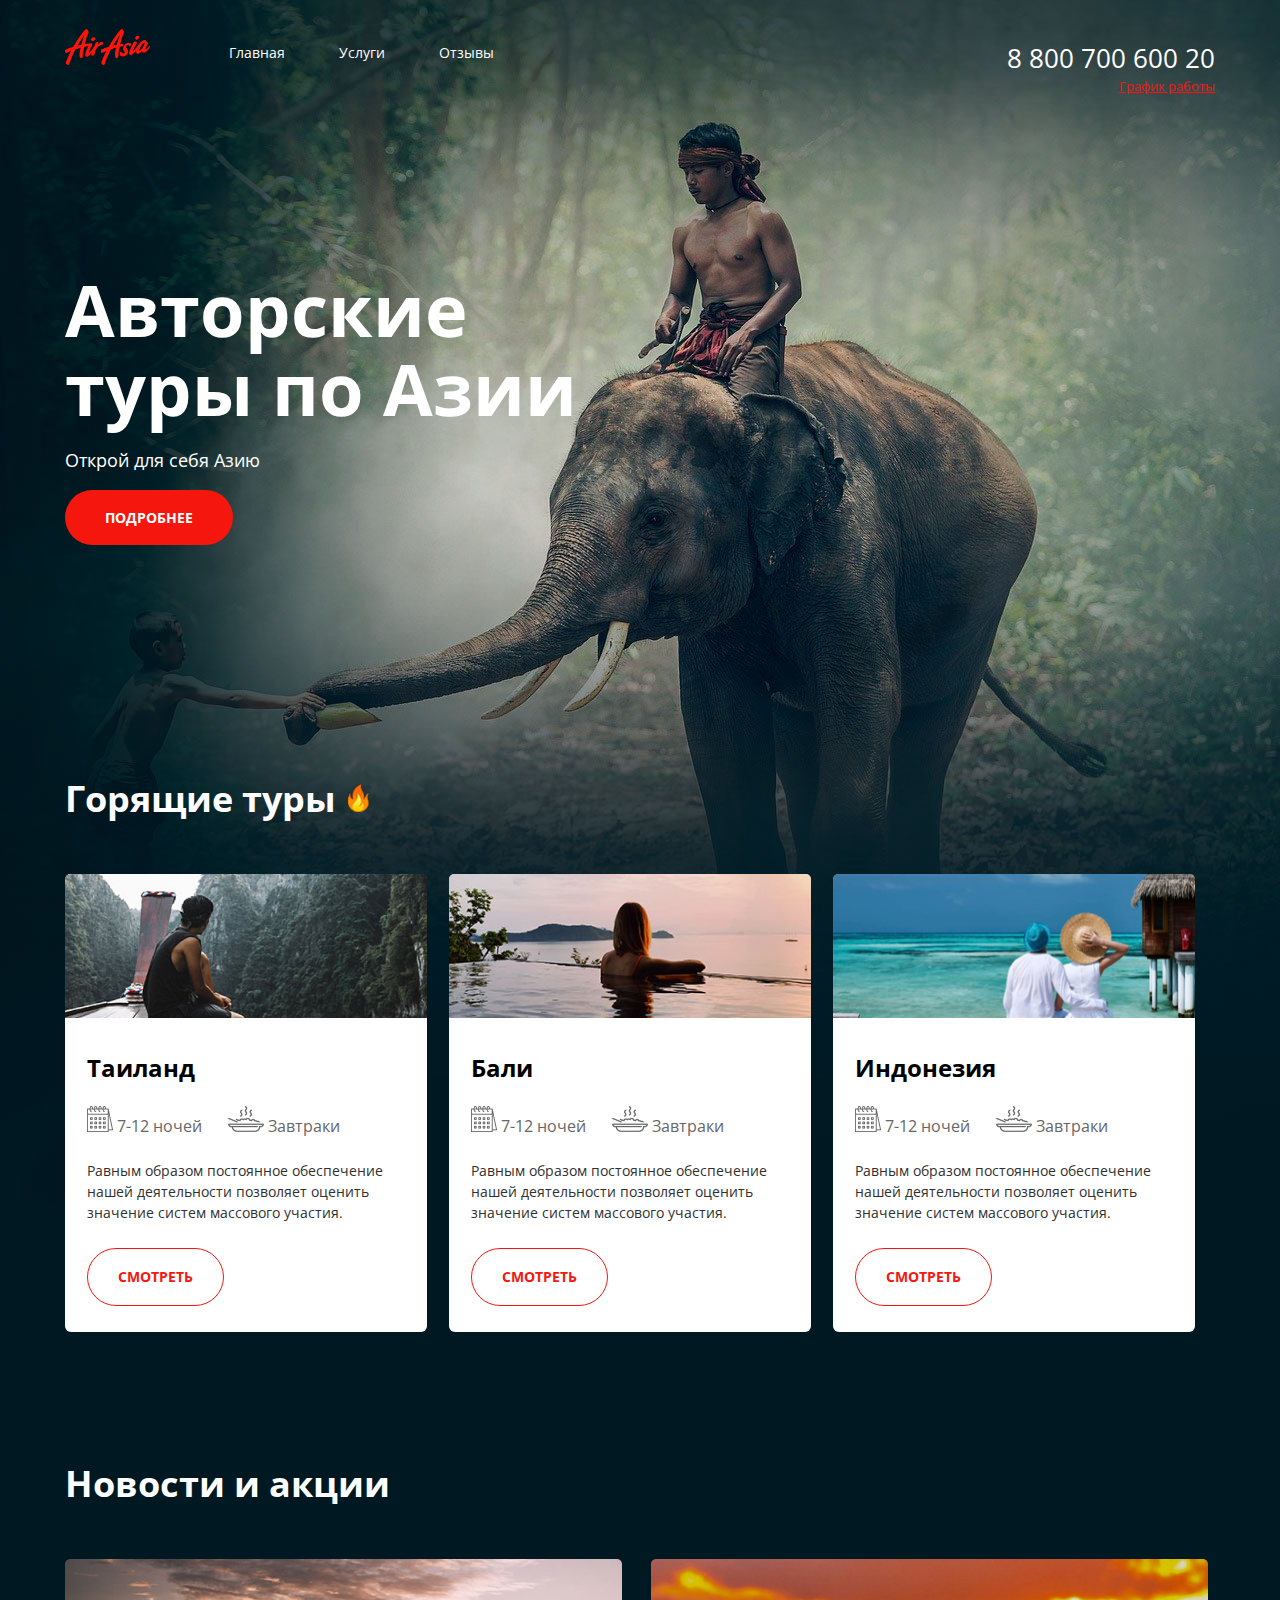
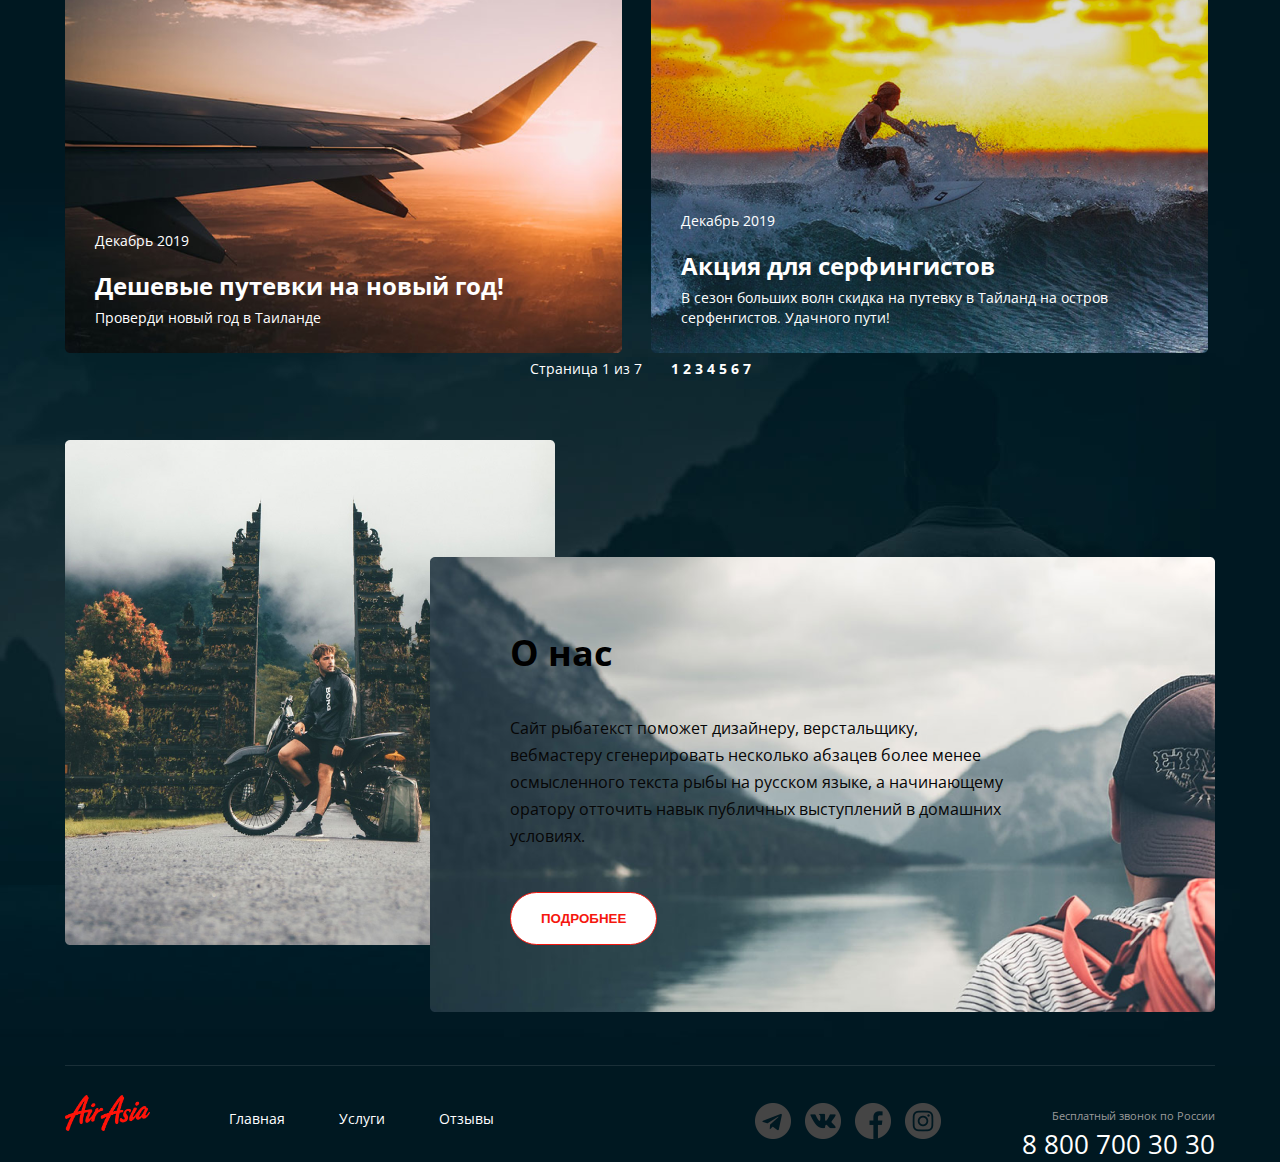
==== tz2/index.html @ d154a21b "Add files via upload" ====
<!DOCTYPE html>
<html lang="en">
<head>
    <meta charset="UTF-8">
    <meta name="viewport" content="width=device-width, initial-scale=1.0">
    <title>Air Asia</title>
    <link rel="preconnect" href="https://fonts.gstatic.com">
    <link href="https://fonts.googleapis.com/css2?family=Open+Sans:wght@400;700&display=swap" rel="stylesheet">
    <link rel="stylesheet" href="main.css">
</head>
<body>
    <div class="wrapper main-page-wrapper">
        <header class="header">
            <div class="container">
                <a href="/" class="logo">
                    <img class="logo__ing" src="./img/logo.png" alt="air asia logo">
                </a>
                <nav class="menu">
                    <ul class="menu__list">
                        <li class="menu__item">
                            <a href="" class="menu__link">Главная</a>
                        </li>
                        <li class="menu__item">
                            <a href="" class="menu__link">Услуги</a>
                        </li>
                        <li class="menu__item">
                            <a href="" class="menu__link">Отзывы</a>
                        </li>
                    </ul>
                </nav>
                <adress class="contacts">
                    <a href="tel:8 800 700 600 20" class="contacts__phone">8 800 700 600 20</a>
                    <div class="contacts__schedule">График работы</div>
                </adress>
            </div>
        </header>
    <section class="intro">
        <div class="container">
            <h1 class="intro__title">Авторские туры по Азии</h1>
            <p class="intro__detail">Открой для себя Азию</p>
            <a href="#" class="btn">Подробнее</a>
        </div>
    </section>
    <section class="offers">
        <div class="container">
            <h2 class="offers__title">Горящие туры</h2>
            <ul class="offers__list">
                <li class="offers__card">
                    <div class="offers__cover">
                    <img src="./img/river.png" alt="" class="offers__img">
                    </div>
                    <div class="offers__content">
                        <h3 class="offers__name">Таиланд</h3>
                        <ul class="offers__details">
                            <li class="offers__detail"> 
                                <img src="./img/calendar.png" alt="" class="offers__detail-icon">
                                <span class="offers__details-text">7-12 ночей</span>
                            </li>
                            <li class="offers__detail"> 
                                <img src="./img/meal.png" alt="" class="offers__detail-icon">
                                <span class="offers__details-text">Завтраки</span>
                            </li>
                        </ul>
                        <p class="offers__text">Равным образом постоянное обеспечение нашей деятельности позволяет оценить значение систем массового участия.</p>
                        <a href="#" class="offers__button">Смотреть</a>
                    </div>
                </li>
                <li class="offers__card">
                    <div class="offers__cover">
                    <img src="./img/pool.png" alt="" class="offers__img">
                    </div>
                    <div class="offers__content">
                        <h3 class="offers__name">Бали</h3>
                        <ul class="offers__details">
                            <li class="offers__detail"> 
                                <img src="./img/calendar.png" alt="" class="offers__detail-icon">
                                <span class="offers__details-text">7-12 ночей</span>
                            </li>
                            <li class="offers__detail"> 
                                <img src="./img/meal.png" alt="" class="offers__detail-icon">
                                <span class="offers__details-text">Завтраки</span>
                            </li>
                        </ul>
                        <p class="offers__text">Равным образом постоянное обеспечение нашей деятельности позволяет оценить значение систем массового участия.</p>
                        <a href="#" class="offers__button">Смотреть</a>
                    </div>
                </li>
                <li class="offers__card">
                    <div class="offers__cover">
                    <img src="./img/ocean.png" alt="" class="offers__img">
                    </div>
                    <div class="offers__content">
                        <h3 class="offers__name">Индонезия</h3>
                        <ul class="offers__details">
                            <li class="offers__detail"> 
                                <img src="./img/calendar.png" alt="" class="offers__detail-icon">
                                <span class="offers__details-text">7-12 ночей</span>
                            </li>
                            <li class="offers__detail"> 
                                <img src="./img/meal.png" alt="" class="offers__detail-icon">
                                <span class="offers__details-text">Завтраки</span>
                            </li>
                        </ul>
                        <p class="offers__text">Равным образом постоянное обеспечение нашей деятельности позволяет оценить значение систем массового участия.</p>
                        <a href="#" class="offers__button">Смотреть</a>
                    </div>
                </li>
            </ul>
        </div>
    </section>
    <section class="news">
        <div class="container">
            <h2 class="news__title">Новости и акции</h2>
            <ul class="news__list">
                <li class="news__item">
                    <img src="./img/plain.png" alt="Дешевые путевки на нг" class="news__image">
                    <div class="news__content">
                        <time class="news__time">Декабрь 2019</time>
                        <h3 class="news__name">Дешевые путевки на новый год!</h3>
                        <p class="news__descriptions">Проверди новый год в Таиланде</p>
                    </div>
                </li>
                <li class="news__item">
                    <img src="./img/Surfer.png" alt="" class="news__image">
                    <div class="news__content">
                        <time class="news__time">Декабрь 2019</time>
                        <h3 class="news__name">Акция для серфингистов</h3>
                        <p class="news__descriptions">В сезон больших волн скидка на путевку в Тайланд на остров серфенгистов. Удачного пути!</p>
                    </div>
                </li>
            </ul>
            <nav class="pager">
                <div class="pager__display">Страница 1 из 7</div>
                <ul class="pager__list">
                    <li class="pager__item">
                        <a href="" class="pager__link pager__item--active">1</a>
                    </li>
                    <li class="pager__item">
                        <a href="" class="pager__link">2</a>
                    </li>
                    <li class="pager__item">
                        <a href="" class="pager__link">3</a>
                    </li>
                    <li class="pager__item">
                        <a href="" class="pager__link">4</a>
                    </li>
                    <li class="pager__item">
                        <a href="" class="pager__link">5</a>
                    </li>
                    <li class="pager__item">
                        <a href="" class="pager__link">6</a>
                    </li>
                    <li class="pager__item">
                        <a href="" class="pager__link">7</a>
                    </li>
                </ul>
            </nav>
        </div>
    </section>
   <section class="section">
       <div class="container">
           <div class="about">
               <img src="" alt="" class="about__cover">
               <div class="about__content">
                   <h2 class="about__title">О нас</h2>
                   <p class="about__text">Сайт рыбатекст поможет дизайнеру, верстальщику, вебмастеру сгенерировать несколько абзацев более менее осмысленного текста рыбы на русском языке, а начинающему оратору отточить навык публичных выступлений в домашних условиях. </p>
                   <button class="about__button command-button">Подробнее</button>
               </div>
           </div>
       </div>
   </section>
   <footer class="footer-container">
    <div class="container footer-container__content">
        <a href="#" class="logo">
            <img class="logo__img" src="./img/logo.png" alt="">
        </a>
        <nav class="menu">
            <ul class="menu__list">
                <li class="menu__item">
                    <a href="" class="menu__link">Главная</a>
                </li>
                <li class="menu__item">
                    <a href="" class="menu__link">Услуги</a>
                </li>
                <li class="menu__item">
                    <a href="" class="menu__link">Отзывы</a>
                </li>
            </ul>
        </nav>
        <ul class="media">
            <li class="media__exact  media__item--icon--telegram">
                <a href="" class="media__link">
                    <img src="" alt="" class="media__icon">
                </a>
            </li>
            <li class="media__exact media__item--icon--vk">
                <a href="" class="media__link">
                    <img src="" alt="" class="media__icon">
                </a>
            </li>
            <li class="media__exact media__item--icon--fb">
                <a href="" class="media__link">
                    <img src="" alt="" class="media__icon">
                </a>
            </li>
            <li class="media__exact media__item--icon--insta">
                <a href="" class="media__link">
                    <img src="" alt="" class="media__icon">
                </a>
            </li>
        </ul>
        <adress class="contacts">
            <div class="contacts__info">Бесплатный звонок по России</div>
            <a href="" class="contacts__phone">8 800 700 30 30</a>
        </adress>
    </div>
   </footer>

    </div>
    
</body>
</html>
---- tz2/main.css ----
* {
    box-sizing:border-box;
}

body {
    font-family: 'Open Sans', Helvetica, sans-serif;
    color: #ffffff;
    font-size: 14px;
    line-height: 1.42;
    background: #001821;
    -webkit-font-smoothing: antialiased;
    -moz-osx-font-smoothing: grayscale;
    margin: 0;
    
}

a {
    color: inherit;
}
ul {
    padding: 0;
    margin: 0;
}

ul li {
    list-style: none;
}

h1, h2, h3, h4, h5, h6 {
    margin: 0;
    font-weight: normal;
}

p {
    margin: 0;
    margin-top: 0;
}

.main-page-wrapper {
    background: url(./img/1.png) center top no-repeat, url("./img/2.png")right bottom no-repeat;
}

.container {
    margin: 0 auto;
    width: 1150px;
    position: relative;
}

.header {
    height: 120px;
    position: relative;
    margin-bottom: 150px;

}

.logo__ing {
    height: auto; 
    max-width: 100%;
}

.logo {
    /* display: block; */
    position: absolute;
    /* height: 36px; */
    /* left: 0px; */
    display: block;
    width: 85px;
    left: 0px;
    top: 29px;
    

}

.menu {
    position: absolute;
    top: 42px;
    left: 164px;
}

.contacts {
    position: absolute;
    top: 40px;
    right: 0px;
}

.menu__item {
    display: inline-block;
    vertical-align: middle;
    margin-right: 50px;
}

.menu__link {
    font-size: 14px;
    text-decoration: none;

}

.menu__link:hover {
    color: #F5170E;
}

.contacts {
    font-style: normal;
    text-align: right;
}

.contacts__phone {
    text-decoration: none;
    font-size: 26px;
    margin-bottom: 5px;
}

.contacts__schedule {
    font-size: 13px;
    text-decoration:underline;
    color: #F5170E;
}

.intro {
    margin-bottom: 246px;
}

.intro__title {
    font-size: 72px;
    font-weight: bold;
    line-height: 1.1;
    margin-bottom: 20px;    
    width: 520px;
}

.intro__detail {
    font-size: 18px;
    color: #FFFFFF;
    margin-bottom: 34px;
}

.btn {
    background: #F5170E;
    border-radius: 35px;
    padding: 18px 40px;
    color: #ffffff;
    font-weight: bold;
    text-transform: uppercase;
    text-decoration: none;

}

.btn:hover {
    background: #DA0100;
    box-shadow: 0px 2px 4px rgba(218, 1, 0, 0.3);
    border-radius: 35px;
}

.offers__title {
    font-weight: bold;
    font-size: 36px;
    line-height: 49px;
    margin-bottom: 51px;
}

.offers__title::after {
    content:"" ;
    width: 21px;
    height: 28px;
    background-image: url(./img/flame.png);
    display: inline-block;
    margin-left: 12px;
}


.offers__card {
    width: 362px;
    background: #ffffff;
    display: inline-block;
    margin-right: 18px;
    border-radius: 6px;
    margin-bottom: 127px;
}

.office__card:last-child {
    margin-right: 0px;
}

.offers__name {
    color: #000000;
    font-weight: bold;
    font-size: 24px;
    line-height: 33px;
    margin-bottom: 22px;
}

.offers__details-text {
    color: #666666;
    font-size: 16px;
    line-height: 22px;
}

.offers__text {
    color: #303030;
    font-size: 14px;
    line-height: 21px;
    margin-bottom: 24.5px;
}

.offers__button {
    background: #ffffff;
    border-radius: 35px;
    padding: 18px 30px;
    color:#F5170E;
    font-weight: bold;
    text-transform: uppercase;
    text-decoration: none;
    display: inline-block;
    border: 1px solid #F5170E;
}

.offers__button:hover {
    background: #F5170E;
    color: #ffffff;
}

.offers__cover {
    width: 100%;
    height: 144px;
}

.offers__img {
    object-fit: cover;
    height: 100%;
    width: 100%;
}

.offers__content {
    padding: 33px 16px 26px 22px;
}
.offers__detail {   
    display: inline-block;
    margin-right: 22px;
}

.offers__details {
    margin-bottom: 23.5px;
}

.news {
    margin-bottom: 55px;
}

.news__title {
    margin-bottom: 51px;
    font-weight: bold;
    font-size: 36px;
    line-height: 49px;
}

.news__item {
    width: 557px;
    display: inline-block;
    vertical-align: top;
    position: relative;
    border-radius: 4px;
    overflow: hidden;
    margin-right: 25px;
}

li.news__item:last-child {
    margin-right: 0px;
}

.news__image {
    display: block;
    width: 100%;
    height: 100%;
    object-fit: cover;
}

.news__content {
    position: absolute;
    left: 0;
    right: 0;
    bottom: 0;
    padding: 25px 30px;
    min-height: 140px;
}

.news__time {
    font-size: 14px;
    margin-bottom: 18px;
    display: block;
}

.news__name {
    font-weight: bold;
    font-size: 24px;
    margin-bottom: 5px;
}

.pager {
    text-align: center;
}

.pager__display {
    display: inline-block;
    vertical-align:middle;
}

.pager__list {
    display: inline-block;
    vertical-align:middle;
}

.pager__display {
    margin-right: 25px;
}

.pager__item {
    display: inline-block;
    vertical-align:middle;
}

.pager__link {
    display:block
    width: 32px;
    height: 32px;
    border-radius: 50%;
    position: relative;
    text-decoration:none;
    font-weight: bold;
    line-height: 32px;
}

.pager__item--active .pager__link {
    background: #ffffff;
}

.about {
    padding-top: 97px;
}

.about:before {
    content: "";
    display: block;
    position: absolute;
    vertical-align: top;
    top: 0;
    left: 0;
    width: 490px;
    height: 505px;
    background: url("./img/gates.png") center center / cover no-repeat;
}

.about__content {
    background: url("./img/mountains.png") center center / cover no-repeat;
    padding: 70px 80px;
    position: relative;
    margin-left: auto;
    vertical-align: top;
    width: 785px;
    height: 455px;
    margin-bottom: 53px;
}

.about__title {
    color: #000000;
    font-weight: bold;
    font-size: 36px;
    margin-bottom: 37px;
}

.about__text {
    margin-bottom: 42px;

    color: #060606;
    font-style: normal;
    font-weight: normal;
    font-size: 16px;
    line-height: 27px;
/* or 169% */
    display: flex;
    align-items: center;
    margin-right: 124px;
}

.command-button {
    background: #ffffff;
    border-radius: 35px;
    padding: 18px 30px;
    color:#F5170E;
    font-weight: bold;
    text-transform: uppercase;
    text-decoration: none;
    display: inline-block;
    border: 1px solid #F5170E;
}

.command-button:hover {
    background: #F5170E;
    color: #ffffff;
}



.about__text p {
    margin-bottom: 20px;
    margin-right: 124px;
}

.about__text p:last-child {
    margin-bottom: 0px;
}

.footer-container__content {
    border-top: 1px solid rgba(255, 255, 255,0.1);
}

.footer {
    position: relative;
    height: 152px;
}

.logo__img {
    height: auto; 
    max-width: 100%;
}

.contacts__info {
    color: #9A9A9A;
    font-size: 11px;
    line-height: 20px;
}

.media {
    top: 37px;
    right: 274px;
    position: absolute;
}

.media__exact {
    display: inline-block;
    vertical-align: middle;
    margin-right: 10px;
}

.media__exact:last-child {
    margin-right: 0px;
}

.media__link {
    display: block;
    text-decoration: none;
    width: 36px;
    height: 36px;
    background: center center no-repeat;
}

.media__item--icon--telegram .media__link {
    background-image: url("./img/telegram.png");
}

.media__item--icon--telegram .media__link:hover {
    background-image: url("./img/tHover.png");
}

.media__item--icon--vk .media__link {
    background-image: url("./img/vk.png");
}

.media__item--icon--vk .media__link:hover {
    background-image: url("./img/vkHover.png");
}

.media__item--icon--fb .media__link {
    background-image: url("./img/f.png");
}

.media__item--icon--fb .media__link:hover {
    background-image: url("./img/f2Hover.png");
}

.media__item--icon--insta .media__link {
    background-image: url("./img/in.png");
}

.media__item--icon--insta .media__link:hover {
    background-image: url("./img/inHover.png");
}
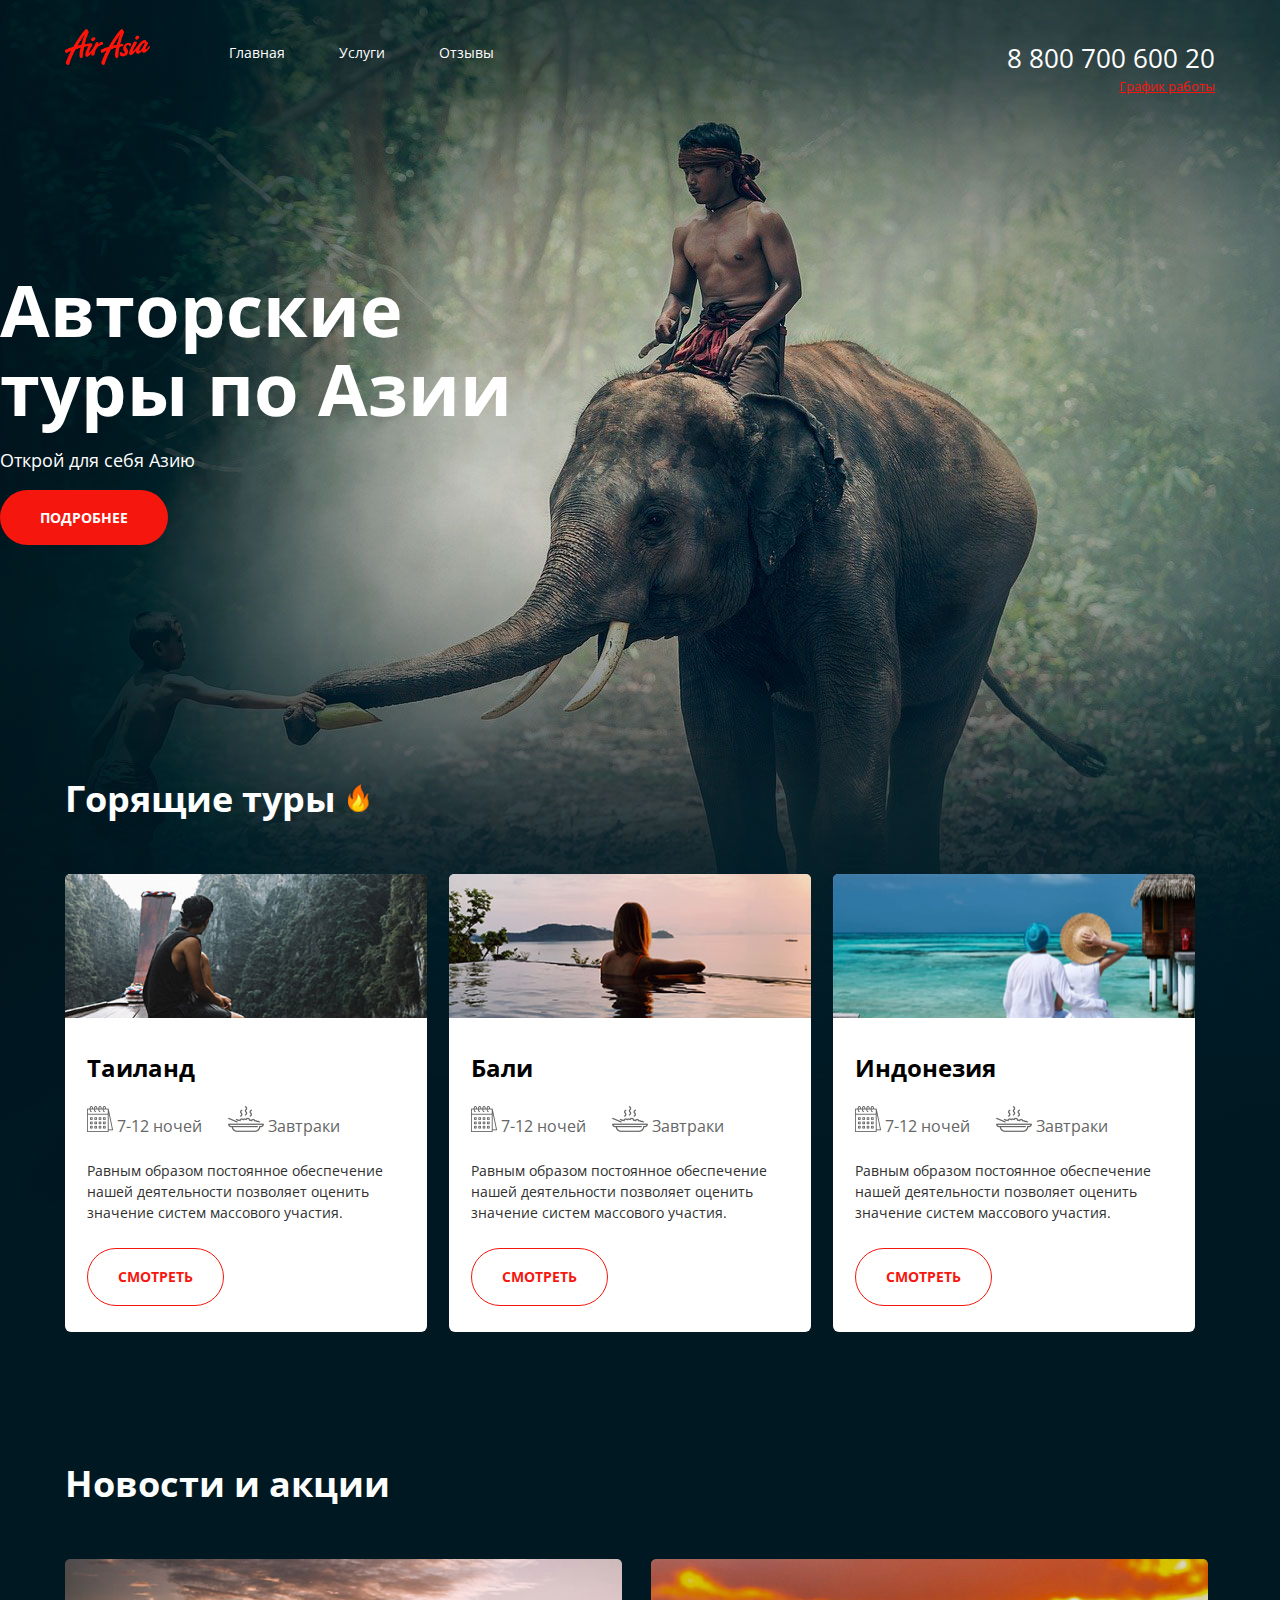
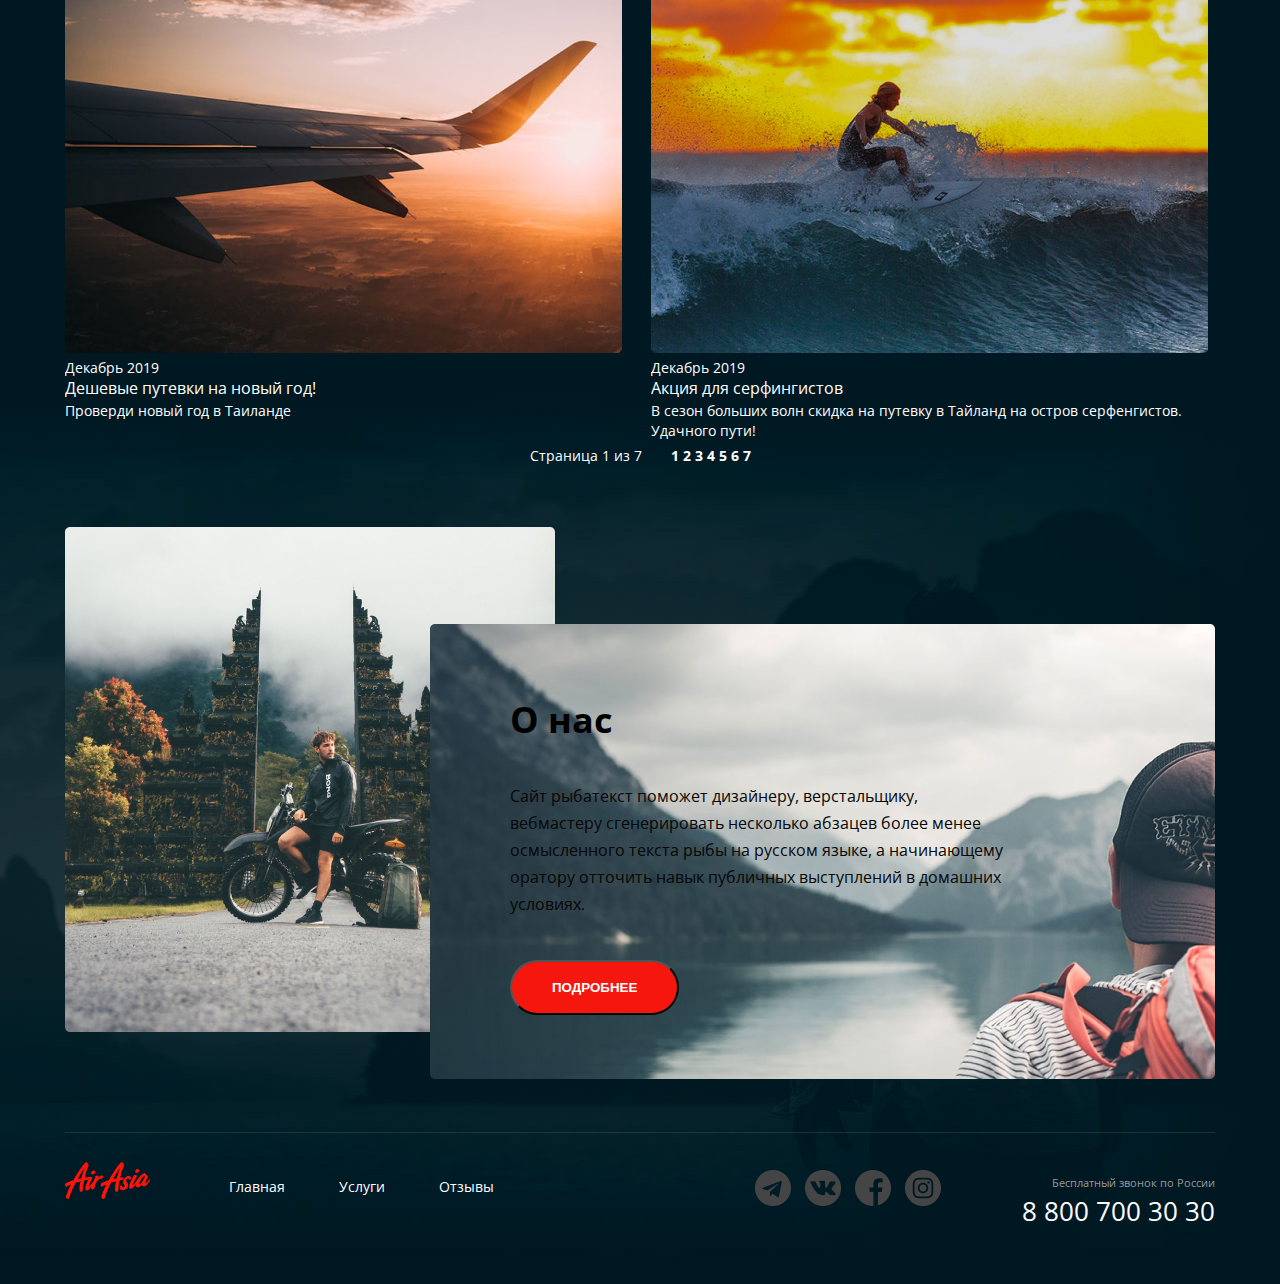
==== commit bda27d9c: "Services tab and new IMGs" ====
--- a/tz2/index.html
+++ b/tz2/index.html
@@ -1,222 +1,267 @@
 <!DOCTYPE html>
 <html lang="en">
+
 <head>
     <meta charset="UTF-8">
-    <meta name="viewport" content="width=device-width, initial-scale=1.0">
+    <meta name="viewport" content="initial-scale=1.0">
     <title>Air Asia</title>
     <link rel="preconnect" href="https://fonts.gstatic.com">
     <link href="https://fonts.googleapis.com/css2?family=Open+Sans:wght@400;700&display=swap" rel="stylesheet">
+    
     <link rel="stylesheet" href="main.css">
+
+
+    <!-- <link rel="stylesheet" href="./layout/base.css">
+    <link rel="stylesheet" href="./layout/normalize.css">
+    <link rel="stylesheet" href="./layout/fonts.css">
+    <link rel="stylesheet" href="./blocks/header.css">
+    <link rel="stylesheet" href="./blocks/logo.css">
+    <link rel="stylesheet" href="./blocks/menu.css">
+    <link rel="stylesheet" href="./blocks/contacts.css">
+    <link rel="stylesheet" href="./blocks/intro.css">
+    <link rel="stylesheet" href="./blocks/btn.css">
+    <link rel="stylesheet" href="./blocks/offers.css">
+    <link rel="stylesheet" href="./blocks/news.css">
+    <link rel="stylesheet" href="./blocks/btn.css">
+    <link rel="stylesheet" href="./blocks/pager.css">
+    <link rel="stylesheet" href="./blocks/about.css">
+    <link rel="stylesheet" href="./blocks/footer.css">
+    <link rel="stylesheet" href="./blocks/media.css">
+    <link rel="stylesheet" href="./blocks/breadcrumbs.css">
+    <link rel="stylesheet" href="./blocks/command-button.css">
+    <link rel="stylesheet" href="./blocks/inner.css">
+    <link rel="stylesheet" href="./blocks/page.css">
+    <link rel="stylesheet" href="./blocks/partners.css">
+    <link rel="stylesheet" href="./blocks/services.css">
+    <link rel="stylesheet" href="./blocks/top-line.css">
+    <link rel="stylesheet" href="./blocks/single-news.css"> -->
+
 </head>
+
 <body>
     <div class="wrapper main-page-wrapper">
-        <header class="header">
+        <section class="hero">
+            <header class="header">
+                <div class="container header__container">
+                    <div class="header__col">
+                        <a href="/" class="logo">
+                            <img class="logo__ing" src="./img/logo.png" alt="air asia logo">
+                        </a>
+                        <nav class="menu">
+                            <ul class="menu__list">
+                                <li class="menu__item">
+                                    <a href="index.html" class="menu__link">Главная</a>
+                                </li>
+                                <li class="menu__item">
+                                    <a href="services.html" class="menu__link">Услуги</a>
+                                </li>
+                                <li class="menu__item">
+                                    <a href="reviews.html" class="menu__link">Отзывы</a>
+                                </li>
+                            </ul>
+                        </nav>
+                    </div>
+                    <div class="header__col header__col--align--right">
+                        <address class="contacts">
+                            <a href="tel:8 800 700 600 20" class="contacts__phone">8 800 700 600 20</a>
+                            <div class="contacts__schedule">График работы</div>
+                        </address>
+                    </div>
+                </div>
+            </header>
+        </section>
+        <section class="intro">
+            <div class="intro__container">
+                <h1 class="intro__title">Авторские туры по Азии</h1>
+                <p class="intro__detail">Открой для себя Азию</p>
+                <a href="#" class="btn">Подробнее</a>
+            </div>
+        </section>
+        <section class="offers">
             <div class="container">
-                <a href="/" class="logo">
-                    <img class="logo__ing" src="./img/logo.png" alt="air asia logo">
-                </a>
-                <nav class="menu">
-                    <ul class="menu__list">
-                        <li class="menu__item">
-                            <a href="" class="menu__link">Главная</a>
-                        </li>
-                        <li class="menu__item">
-                            <a href="" class="menu__link">Услуги</a>
-                        </li>
-                        <li class="menu__item">
-                            <a href="" class="menu__link">Отзывы</a>
+                <h2 class="offers__title">Горящие туры</h2>
+                <ul class="offers__list">
+                    <li class="offers__card">
+                        <div class="offers__cover">
+                            <img src="./img/river.png" alt="" class="offers__img">
+                        </div>
+                        <div class="offers__content">
+                            <h3 class="offers__name">Таиланд</h3>
+                            <ul class="offers__details">
+                                <li class="offers__detail">
+                                    <img src="./img/calendar.png" alt="" class="offers__detail-icon">
+                                    <span class="offers__details-text">7-12 ночей</span>
+                                </li>
+                                <li class="offers__detail">
+                                    <img src="./img/meal.png" alt="" class="offers__detail-icon">
+                                    <span class="offers__details-text">Завтраки</span>
+                                </li>
+                            </ul>
+                            <p class="offers__text">Равным образом постоянное обеспечение нашей деятельности позволяет
+                                оценить значение систем массового участия.</p>
+                            <a href="#" class="offers__button">Смотреть</a>
+                        </div>
+                    </li>
+                    <li class="offers__card">
+                        <div class="offers__cover">
+                            <img src="./img/pool.png" alt="" class="offers__img">
+                        </div>
+                        <div class="offers__content">
+                            <h3 class="offers__name">Бали</h3>
+                            <ul class="offers__details">
+                                <li class="offers__detail">
+                                    <img src="./img/calendar.png" alt="" class="offers__detail-icon">
+                                    <span class="offers__details-text">7-12 ночей</span>
+                                </li>
+                                <li class="offers__detail">
+                                    <img src="./img/meal.png" alt="" class="offers__detail-icon">
+                                    <span class="offers__details-text">Завтраки</span>
+                                </li>
+                            </ul>
+                            <p class="offers__text">Равным образом постоянное обеспечение нашей деятельности позволяет
+                                оценить значение систем массового участия.</p>
+                            <a href="#" class="offers__button">Смотреть</a>
+                        </div>
+                    </li>
+                    <li class="offers__card">
+                        <div class="offers__cover">
+                            <img src="./img/ocean.png" alt="" class="offers__img">
+                        </div>
+                        <div class="offers__content">
+                            <h3 class="offers__name">Индонезия</h3>
+                            <ul class="offers__details">
+                                <li class="offers__detail">
+                                    <img src="./img/calendar.png" alt="" class="offers__detail-icon">
+                                    <span class="offers__details-text">7-12 ночей</span>
+                                </li>
+                                <li class="offers__detail">
+                                    <img src="./img/meal.png" alt="" class="offers__detail-icon">
+                                    <span class="offers__details-text">Завтраки</span>
+                                </li>
+                            </ul>
+                            <p class="offers__text">Равным образом постоянное обеспечение нашей деятельности позволяет
+                                оценить значение систем массового участия.</p>
+                            <a href="#" class="offers__button">Смотреть</a>
+                        </div>
+                    </li>
+                </ul>
+            </div>
+        </section>
+        <section class="news">
+            <div class="container">
+                <h2 class="news__title">Новости и акции</h2>
+                <ul class="news__list">
+                    <li class="news__item single-news">
+                        <img src="./img/plain.png" alt="Дешевые путевки на нг" class="single-news__image">
+                        <div class="single-news__content">
+                            <time class="single-news__time">Декабрь 2019</time>
+                            <h3 class="single-news__name">Дешевые путевки на новый год!</h3>
+                            <p class="single-news__descriptions">Проверди новый год в Таиланде</p>
+                        </div>
+                    </li>
+                    <li class="news__item single-news">
+                        <img src="./img/Surfer.png" alt="" class="single-news__image">
+                        <div class="single-news__content">
+                            <time class="single-news__time">Декабрь 2019</time>
+                            <h3 class="single-news__name">Акция для серфингистов</h3>
+                            <p class="single-news__descriptions">В сезон больших волн скидка на путевку в Тайланд на
+                                остров серфенгистов. Удачного пути!</p>
+                        </div>
+                    </li>
+                </ul>
+                <nav class="pager">
+                    <div class="pager__display">Страница 1 из 7</div>
+                    <ul class="pager__list">
+                        <li class="pager__item">
+                            <a href="" class="pager__link pager__item--active">1</a>
+                        </li>
+                        <li class="pager__item">
+                            <a href="" class="pager__link">2</a>
+                        </li>
+                        <li class="pager__item">
+                            <a href="" class="pager__link">3</a>
+                        </li>
+                        <li class="pager__item">
+                            <a href="" class="pager__link">4</a>
+                        </li>
+                        <li class="pager__item">
+                            <a href="" class="pager__link">5</a>
+                        </li>
+                        <li class="pager__item">
+                            <a href="" class="pager__link">6</a>
+                        </li>
+                        <li class="pager__item">
+                            <a href="" class="pager__link">7</a>
                         </li>
                     </ul>
                 </nav>
-                <adress class="contacts">
-                    <a href="tel:8 800 700 600 20" class="contacts__phone">8 800 700 600 20</a>
-                    <div class="contacts__schedule">График работы</div>
-                </adress>
-            </div>
-        </header>
-    <section class="intro">
-        <div class="container">
-            <h1 class="intro__title">Авторские туры по Азии</h1>
-            <p class="intro__detail">Открой для себя Азию</p>
-            <a href="#" class="btn">Подробнее</a>
-        </div>
-    </section>
-    <section class="offers">
-        <div class="container">
-            <h2 class="offers__title">Горящие туры</h2>
-            <ul class="offers__list">
-                <li class="offers__card">
-                    <div class="offers__cover">
-                    <img src="./img/river.png" alt="" class="offers__img">
-                    </div>
-                    <div class="offers__content">
-                        <h3 class="offers__name">Таиланд</h3>
-                        <ul class="offers__details">
-                            <li class="offers__detail"> 
-                                <img src="./img/calendar.png" alt="" class="offers__detail-icon">
-                                <span class="offers__details-text">7-12 ночей</span>
-                            </li>
-                            <li class="offers__detail"> 
-                                <img src="./img/meal.png" alt="" class="offers__detail-icon">
-                                <span class="offers__details-text">Завтраки</span>
-                            </li>
-                        </ul>
-                        <p class="offers__text">Равным образом постоянное обеспечение нашей деятельности позволяет оценить значение систем массового участия.</p>
-                        <a href="#" class="offers__button">Смотреть</a>
-                    </div>
-                </li>
-                <li class="offers__card">
-                    <div class="offers__cover">
-                    <img src="./img/pool.png" alt="" class="offers__img">
-                    </div>
-                    <div class="offers__content">
-                        <h3 class="offers__name">Бали</h3>
-                        <ul class="offers__details">
-                            <li class="offers__detail"> 
-                                <img src="./img/calendar.png" alt="" class="offers__detail-icon">
-                                <span class="offers__details-text">7-12 ночей</span>
-                            </li>
-                            <li class="offers__detail"> 
-                                <img src="./img/meal.png" alt="" class="offers__detail-icon">
-                                <span class="offers__details-text">Завтраки</span>
-                            </li>
-                        </ul>
-                        <p class="offers__text">Равным образом постоянное обеспечение нашей деятельности позволяет оценить значение систем массового участия.</p>
-                        <a href="#" class="offers__button">Смотреть</a>
-                    </div>
-                </li>
-                <li class="offers__card">
-                    <div class="offers__cover">
-                    <img src="./img/ocean.png" alt="" class="offers__img">
-                    </div>
-                    <div class="offers__content">
-                        <h3 class="offers__name">Индонезия</h3>
-                        <ul class="offers__details">
-                            <li class="offers__detail"> 
-                                <img src="./img/calendar.png" alt="" class="offers__detail-icon">
-                                <span class="offers__details-text">7-12 ночей</span>
-                            </li>
-                            <li class="offers__detail"> 
-                                <img src="./img/meal.png" alt="" class="offers__detail-icon">
-                                <span class="offers__details-text">Завтраки</span>
-                            </li>
-                        </ul>
-                        <p class="offers__text">Равным образом постоянное обеспечение нашей деятельности позволяет оценить значение систем массового участия.</p>
-                        <a href="#" class="offers__button">Смотреть</a>
-                    </div>
-                </li>
-            </ul>
-        </div>
-    </section>
-    <section class="news">
-        <div class="container">
-            <h2 class="news__title">Новости и акции</h2>
-            <ul class="news__list">
-                <li class="news__item">
-                    <img src="./img/plain.png" alt="Дешевые путевки на нг" class="news__image">
-                    <div class="news__content">
-                        <time class="news__time">Декабрь 2019</time>
-                        <h3 class="news__name">Дешевые путевки на новый год!</h3>
-                        <p class="news__descriptions">Проверди новый год в Таиланде</p>
-                    </div>
-                </li>
-                <li class="news__item">
-                    <img src="./img/Surfer.png" alt="" class="news__image">
-                    <div class="news__content">
-                        <time class="news__time">Декабрь 2019</time>
-                        <h3 class="news__name">Акция для серфингистов</h3>
-                        <p class="news__descriptions">В сезон больших волн скидка на путевку в Тайланд на остров серфенгистов. Удачного пути!</p>
-                    </div>
-                </li>
-            </ul>
-            <nav class="pager">
-                <div class="pager__display">Страница 1 из 7</div>
-                <ul class="pager__list">
-                    <li class="pager__item">
-                        <a href="" class="pager__link pager__item--active">1</a>
-                    </li>
-                    <li class="pager__item">
-                        <a href="" class="pager__link">2</a>
-                    </li>
-                    <li class="pager__item">
-                        <a href="" class="pager__link">3</a>
-                    </li>
-                    <li class="pager__item">
-                        <a href="" class="pager__link">4</a>
-                    </li>
-                    <li class="pager__item">
-                        <a href="" class="pager__link">5</a>
-                    </li>
-                    <li class="pager__item">
-                        <a href="" class="pager__link">6</a>
-                    </li>
-                    <li class="pager__item">
-                        <a href="" class="pager__link">7</a>
+            </div>
+        </section>
+        <section class="section">
+            <div class="container">
+                <div class="about">
+                    <div class="about__content">
+                        <h2 class="about__title">О нас</h2>
+                        <p class="about__text">Сайт рыбатекст поможет дизайнеру, верстальщику, вебмастеру сгенерировать
+                            несколько абзацев более менее осмысленного текста рыбы на русском языке, а начинающему
+                            оратору отточить навык публичных выступлений в домашних условиях. </p>
+                        <button class="btn">Подробнее</button>
+                    </div>
+                </div>
+            </div>
+        </section>
+        <footer class="footer footer-container__main">
+            <div class="container footer-container__content">
+                    <div class="footer__col">
+                        <a href="#" class="logo">
+                            <img class="logo__img" src="./img/logo.png" alt="">
+                        </a>
+                        <nav class="menu">
+                            <ul class="menu__list">
+                                <li class="menu__item">
+                                    <a href="index.html" class="menu__link">Главная</a>
+                                </li>
+                                <li class="menu__item">
+                                    <a href="services.html" class="menu__link">Услуги</a>
+                                </li>
+                                <li class="menu__item">
+                                    <a href="reviews.html" class="menu__link">Отзывы</a>
+                                </li>
+                            </ul>
+                        </nav>
+                    </div>
+          
+            
+            <div class="footer__col footer__col--align-right">
+                <ul class="media">
+                    <li class="media__exact  media__item--icon--telegram">
+                        <a href="" class="media__link">
+                        </a>
+                    </li>
+                    <li class="media__exact media__item--icon--vk">
+                        <a href="" class="media__link">
+                        </a>
+                    </li>
+                    <li class="media__exact media__item--icon--fb">
+                        <a href="" class="media__link">
+                        </a>
+                    </li>
+                    <li class="media__exact media__item--icon--insta">
+                        <a href="" class="media__link">
+                        </a>
                     </li>
                 </ul>
-            </nav>
-        </div>
-    </section>
-   <section class="section">
-       <div class="container">
-           <div class="about">
-               <img src="" alt="" class="about__cover">
-               <div class="about__content">
-                   <h2 class="about__title">О нас</h2>
-                   <p class="about__text">Сайт рыбатекст поможет дизайнеру, верстальщику, вебмастеру сгенерировать несколько абзацев более менее осмысленного текста рыбы на русском языке, а начинающему оратору отточить навык публичных выступлений в домашних условиях. </p>
-                   <button class="about__button command-button">Подробнее</button>
-               </div>
-           </div>
-       </div>
-   </section>
-   <footer class="footer-container">
-    <div class="container footer-container__content">
-        <a href="#" class="logo">
-            <img class="logo__img" src="./img/logo.png" alt="">
-        </a>
-        <nav class="menu">
-            <ul class="menu__list">
-                <li class="menu__item">
-                    <a href="" class="menu__link">Главная</a>
-                </li>
-                <li class="menu__item">
-                    <a href="" class="menu__link">Услуги</a>
-                </li>
-                <li class="menu__item">
-                    <a href="" class="menu__link">Отзывы</a>
-                </li>
-            </ul>
-        </nav>
-        <ul class="media">
-            <li class="media__exact  media__item--icon--telegram">
-                <a href="" class="media__link">
-                    <img src="" alt="" class="media__icon">
-                </a>
-            </li>
-            <li class="media__exact media__item--icon--vk">
-                <a href="" class="media__link">
-                    <img src="" alt="" class="media__icon">
-                </a>
-            </li>
-            <li class="media__exact media__item--icon--fb">
-                <a href="" class="media__link">
-                    <img src="" alt="" class="media__icon">
-                </a>
-            </li>
-            <li class="media__exact media__item--icon--insta">
-                <a href="" class="media__link">
-                    <img src="" alt="" class="media__icon">
-                </a>
-            </li>
-        </ul>
-        <adress class="contacts">
-            <div class="contacts__info">Бесплатный звонок по России</div>
-            <a href="" class="contacts__phone">8 800 700 30 30</a>
-        </adress>
+                <address class="contacts">
+                    <div class="contacts__info">Бесплатный звонок по России</div>
+                    <a href="" class="contacts__phone">8 800 700 30 30</a>
+                </address>
+            </div>
+            </div>
     </div>
-   </footer>
+    </footer>
 
     </div>
-    
+
 </body>
+
 </html>